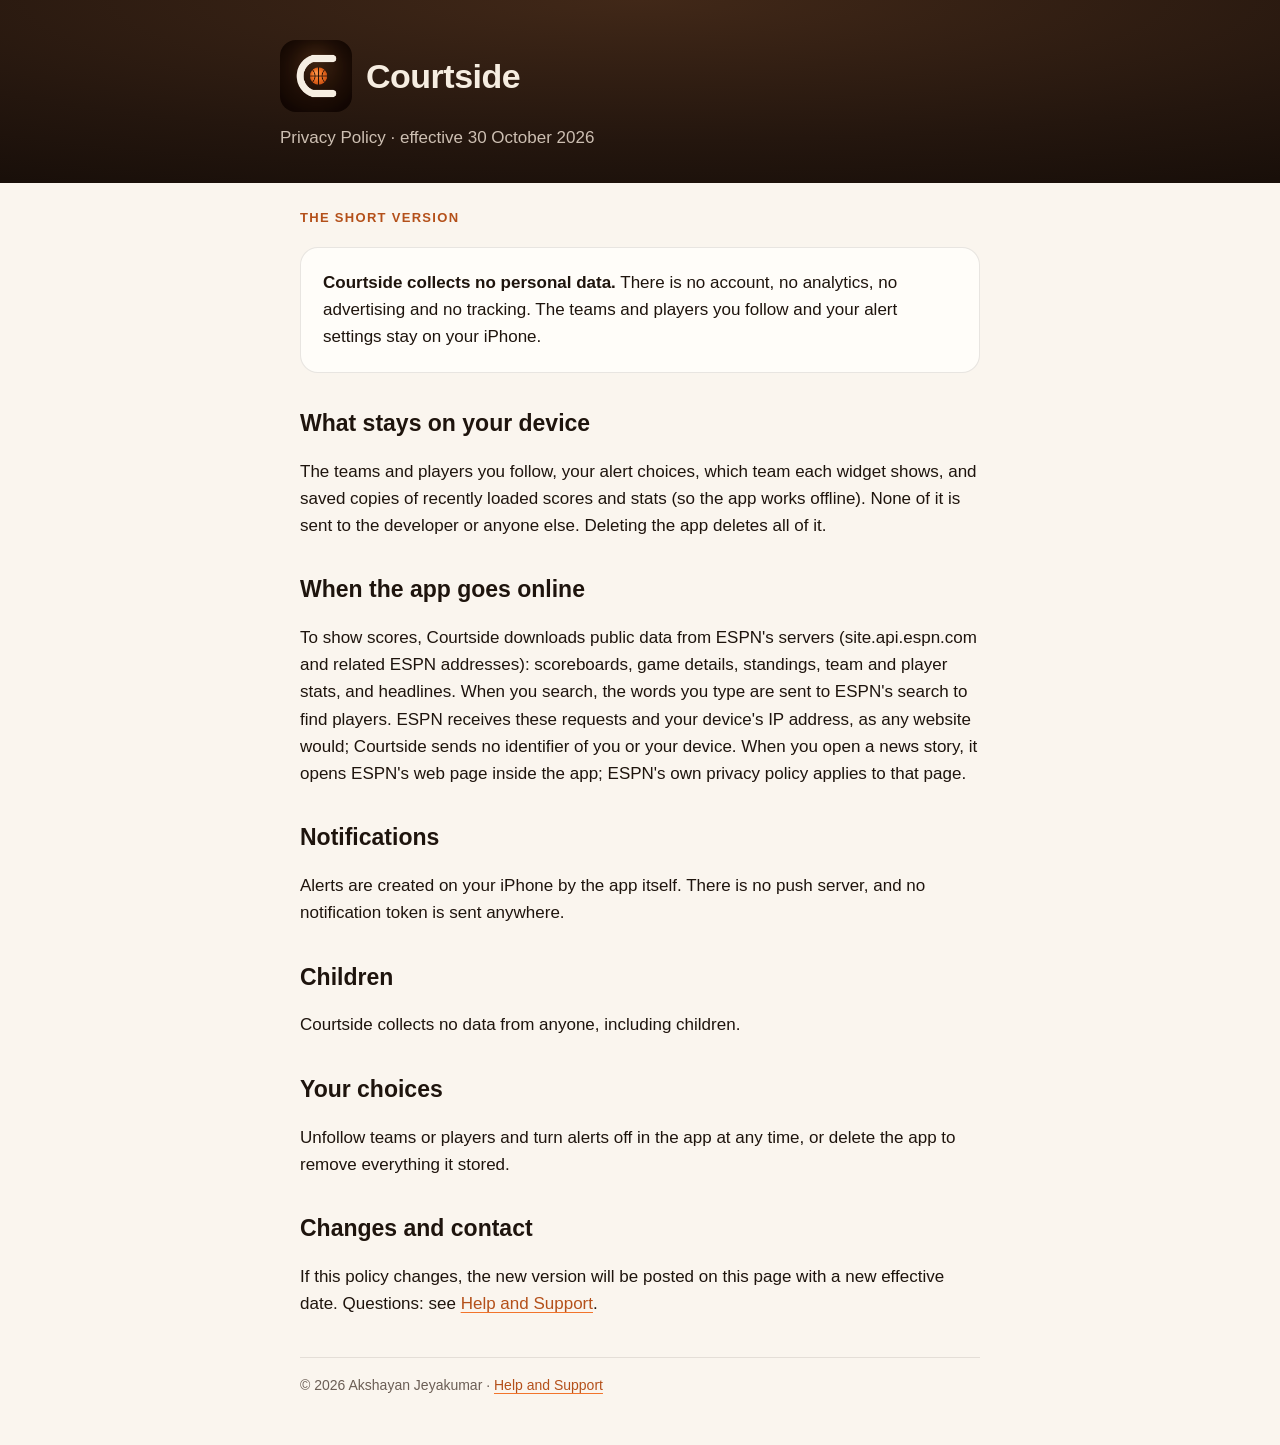
==== privacy.html @ bb5db0a7 "Courtside support and privacy pages" ====
<!doctype html>
<html lang="en">
<head>
<meta charset="utf-8">
<meta name="viewport" content="width=device-width, initial-scale=1">
<title>Privacy Policy · Courtside</title>
<link rel="stylesheet" href="style.css">
<link rel="icon" type="image/png" href="favicon.png">
<link rel="apple-touch-icon" href="apple-touch-icon.png">
</head>
<body>
<header><div class="wrap">
  <img src="icon.png" alt=""><h1>Courtside</h1>
  <p>Privacy Policy · effective 30 October 2026</p>
</div></header>
<main>
  <p class="eyebrow">The short version</p>
  <div class="card">
    <p><strong>Courtside collects no personal data.</strong> There is no account, no analytics, no advertising and no
    tracking. The teams and players you follow and your alert settings stay on your iPhone.</p>
  </div>

  <h2>What stays on your device</h2>
  <p>The teams and players you follow, your alert choices, which team each widget shows, and saved copies of recently
  loaded scores and stats (so the app works offline). None of it is sent to the developer or anyone else. Deleting the
  app deletes all of it.</p>

  <h2>When the app goes online</h2>
  <p>To show scores, Courtside downloads public data from ESPN's servers (site.api.espn.com and related ESPN addresses):
  scoreboards, game details, standings, team and player stats, and headlines. When you search, the words you type are
  sent to ESPN's search to find players. ESPN receives these requests and your device's IP address, as any website
  would; Courtside sends no identifier of you or your device. When you open a news story, it opens ESPN's web page
  inside the app; ESPN's own privacy policy applies to that page.</p>

  <h2>Notifications</h2>
  <p>Alerts are created on your iPhone by the app itself. There is no push server, and no notification token is sent
  anywhere.</p>

  <h2>Children</h2>
  <p>Courtside collects no data from anyone, including children.</p>

  <h2>Your choices</h2>
  <p>Unfollow teams or players and turn alerts off in the app at any time, or delete the app to remove everything it
  stored.</p>

  <h2>Changes and contact</h2>
  <p>If this policy changes, the new version will be posted on this page with a new effective date. Questions:
  see <a href="index.html">Help and Support</a>.</p>

  <footer>© 2026 Akshayan Jeyakumar · <a href="index.html">Help and Support</a></footer>
</main>
</body>
</html>
---- style.css ----
:root { --bg: #FAF5EE; --surface: #FFFDF9; --ink: #1E140D; --espresso: #24160E; --orange: #F2742B; --orange-ink: #B4501A; --secondary: #6B5E55; }
* { box-sizing: border-box; }
body { margin: 0; background: var(--bg); color: var(--ink); font: 17px/1.6 -apple-system, BlinkMacSystemFont, "Helvetica Neue", sans-serif; }
header { background: radial-gradient(120% 140% at 50% 0%, #412818 0%, #24160E 55%, #110A06 100%); color: #F6EDE1; padding: 40px 20px 32px; }
header .wrap, main { max-width: 720px; margin: 0 auto; }
header img { width: 72px; height: 72px; border-radius: 16px; vertical-align: middle; margin-right: 14px; }
header h1 { display: inline-block; vertical-align: middle; margin: 0; font: 800 34px/1.2 ui-rounded, -apple-system, sans-serif; letter-spacing: -0.5px; }
header p { color: #CDBFB2; margin: 12px 0 0; }
main { padding: 12px 20px 48px; }
h2 { font: 700 23px/1.3 ui-rounded, -apple-system, sans-serif; margin-top: 36px; }
.eyebrow { color: var(--orange-ink); font-size: 13px; font-weight: 700; letter-spacing: 1.3px; text-transform: uppercase; }
.card { background: var(--surface); border: 1px solid rgba(30,20,13,.1); border-radius: 18px; padding: 4px 22px; margin: 18px 0; }
a { color: var(--orange-ink); text-decoration-color: var(--orange); text-underline-offset: 3px; }
footer { color: var(--secondary); font-size: 14px; border-top: 1px solid rgba(30,20,13,.1); margin-top: 40px; padding-top: 16px; }
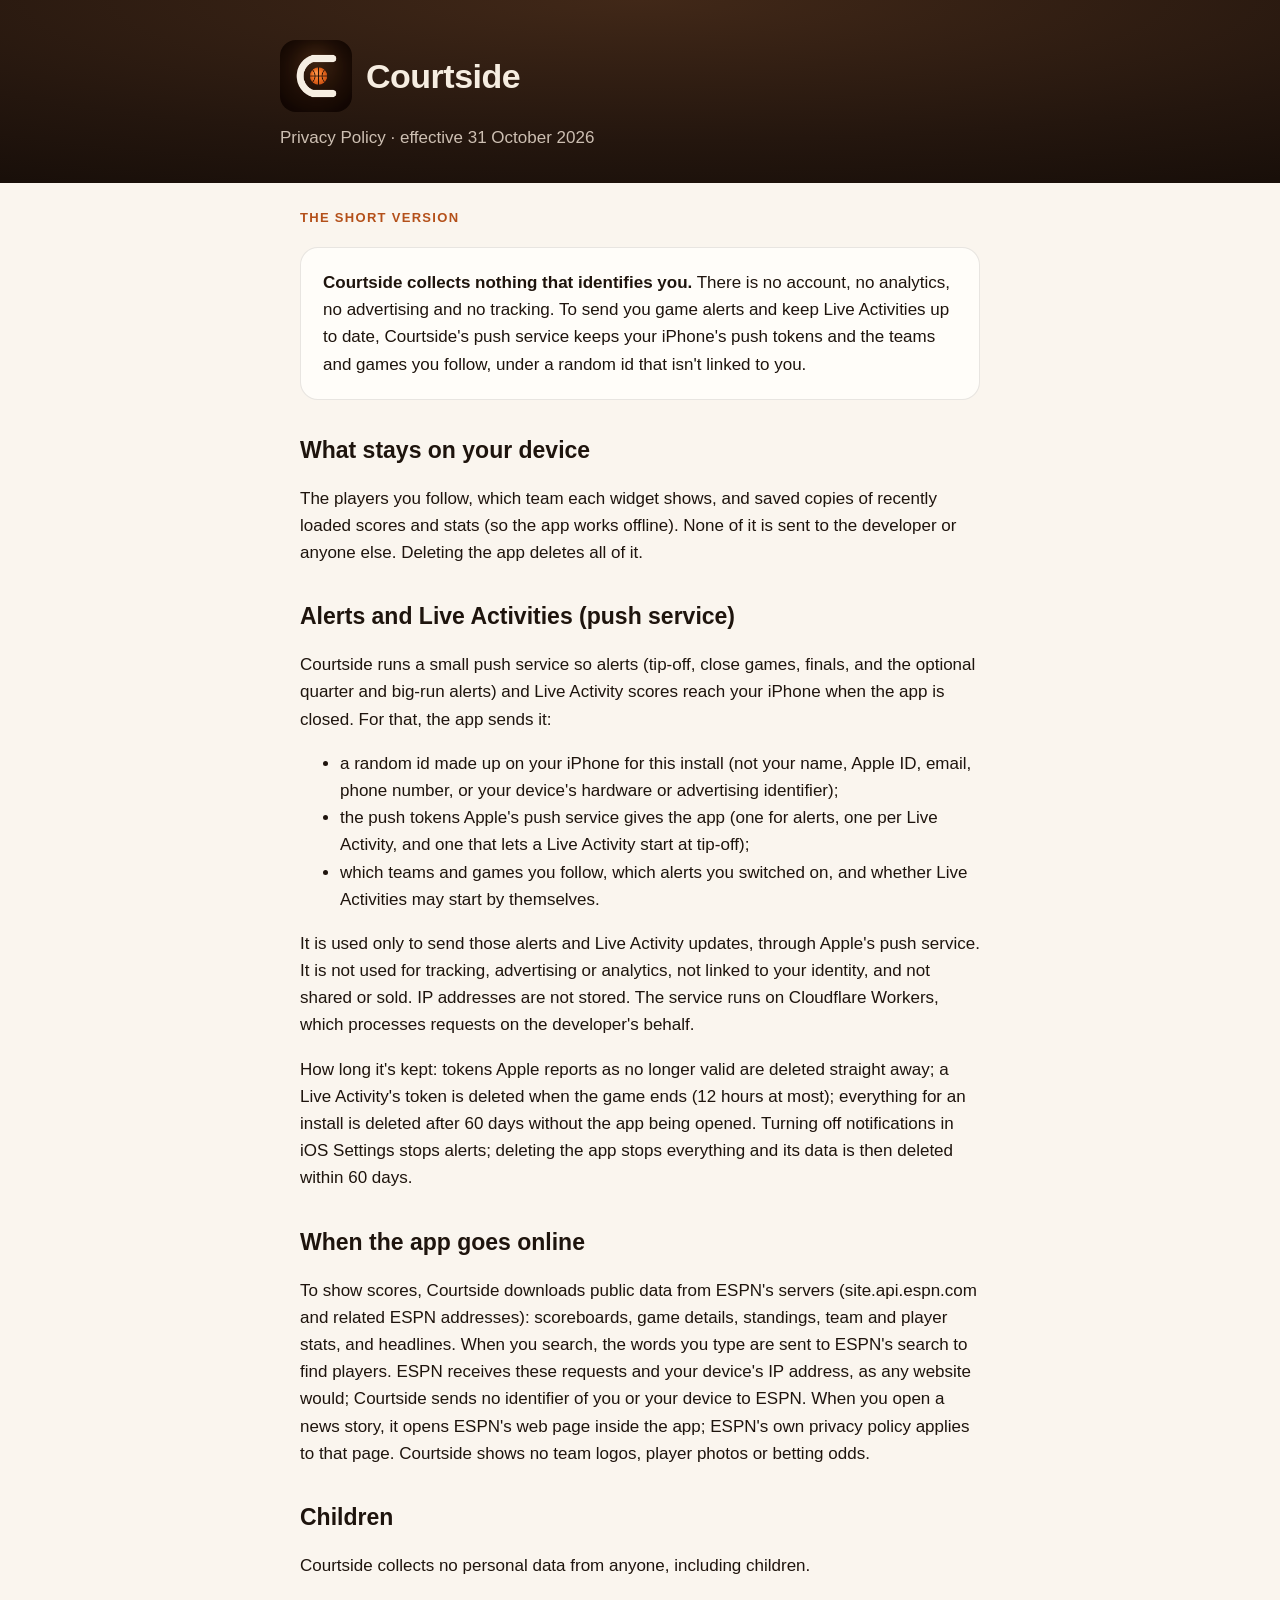
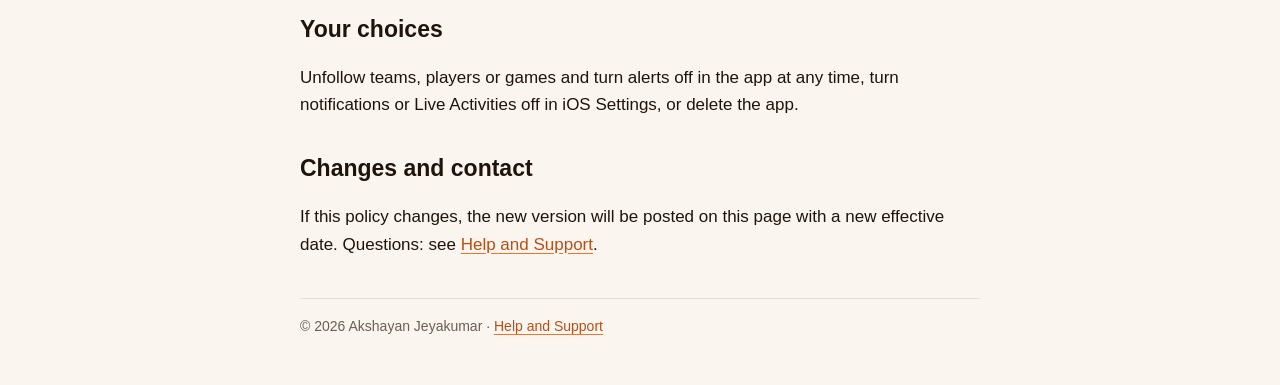
==== commit 6463fd5b: "Courtside 1.3: push service in the privacy policy; alerts and Live Activities on the support page" ====
--- a/privacy.html
+++ b/privacy.html
@@ -11,37 +11,53 @@
 <body>
 <header><div class="wrap">
   <img src="icon.png" alt=""><h1>Courtside</h1>
-  <p>Privacy Policy · effective 30 October 2026</p>
+  <p>Privacy Policy · effective 31 October 2026</p>
 </div></header>
 <main>
   <p class="eyebrow">The short version</p>
   <div class="card">
-    <p><strong>Courtside collects no personal data.</strong> There is no account, no analytics, no advertising and no
-    tracking. The teams and players you follow and your alert settings stay on your iPhone.</p>
+    <p><strong>Courtside collects nothing that identifies you.</strong> There is no account, no analytics, no
+    advertising and no tracking. To send you game alerts and keep Live Activities up to date, Courtside's push service
+    keeps your iPhone's push tokens and the teams and games you follow, under a random id that isn't linked to you.</p>
   </div>
 
   <h2>What stays on your device</h2>
-  <p>The teams and players you follow, your alert choices, which team each widget shows, and saved copies of recently
-  loaded scores and stats (so the app works offline). None of it is sent to the developer or anyone else. Deleting the
-  app deletes all of it.</p>
+  <p>The players you follow, which team each widget shows, and saved copies of recently loaded scores and stats (so
+  the app works offline). None of it is sent to the developer or anyone else. Deleting the app deletes all of it.</p>
+
+  <h2>Alerts and Live Activities (push service)</h2>
+  <p>Courtside runs a small push service so alerts (tip-off, close games, finals, and the optional quarter and
+  big-run alerts) and Live Activity scores reach your iPhone when the app is closed. For that, the app sends it:</p>
+  <ul>
+    <li>a random id made up on your iPhone for this install (not your name, Apple ID, email, phone number, or your
+    device's hardware or advertising identifier);</li>
+    <li>the push tokens Apple's push service gives the app (one for alerts, one per Live Activity, and one that lets
+    a Live Activity start at tip-off);</li>
+    <li>which teams and games you follow, which alerts you switched on, and whether Live Activities may start by
+    themselves.</li>
+  </ul>
+  <p>It is used only to send those alerts and Live Activity updates, through Apple's push service. It is not used for
+  tracking, advertising or analytics, not linked to your identity, and not shared or sold. IP addresses are not
+  stored. The service runs on Cloudflare Workers, which processes requests on the developer's behalf.</p>
+  <p>How long it's kept: tokens Apple reports as no longer valid are deleted straight away; a Live Activity's token is
+  deleted when the game ends (12 hours at most); everything for an install is deleted after 60 days without the app
+  being opened. Turning off notifications in iOS Settings stops alerts; deleting the app stops everything and its data
+  is then deleted within 60 days.</p>
 
   <h2>When the app goes online</h2>
   <p>To show scores, Courtside downloads public data from ESPN's servers (site.api.espn.com and related ESPN addresses):
   scoreboards, game details, standings, team and player stats, and headlines. When you search, the words you type are
   sent to ESPN's search to find players. ESPN receives these requests and your device's IP address, as any website
-  would; Courtside sends no identifier of you or your device. When you open a news story, it opens ESPN's web page
-  inside the app; ESPN's own privacy policy applies to that page.</p>
-
-  <h2>Notifications</h2>
-  <p>Alerts are created on your iPhone by the app itself. There is no push server, and no notification token is sent
-  anywhere.</p>
+  would; Courtside sends no identifier of you or your device to ESPN. When you open a news story, it opens ESPN's web
+  page inside the app; ESPN's own privacy policy applies to that page. Courtside shows no team logos, player photos or
+  betting odds.</p>
 
   <h2>Children</h2>
-  <p>Courtside collects no data from anyone, including children.</p>
+  <p>Courtside collects no personal data from anyone, including children.</p>
 
   <h2>Your choices</h2>
-  <p>Unfollow teams or players and turn alerts off in the app at any time, or delete the app to remove everything it
-  stored.</p>
+  <p>Unfollow teams, players or games and turn alerts off in the app at any time, turn notifications or Live Activities
+  off in iOS Settings, or delete the app.</p>
 
   <h2>Changes and contact</h2>
   <p>If this policy changes, the new version will be posted on this page with a new effective date. Questions:
